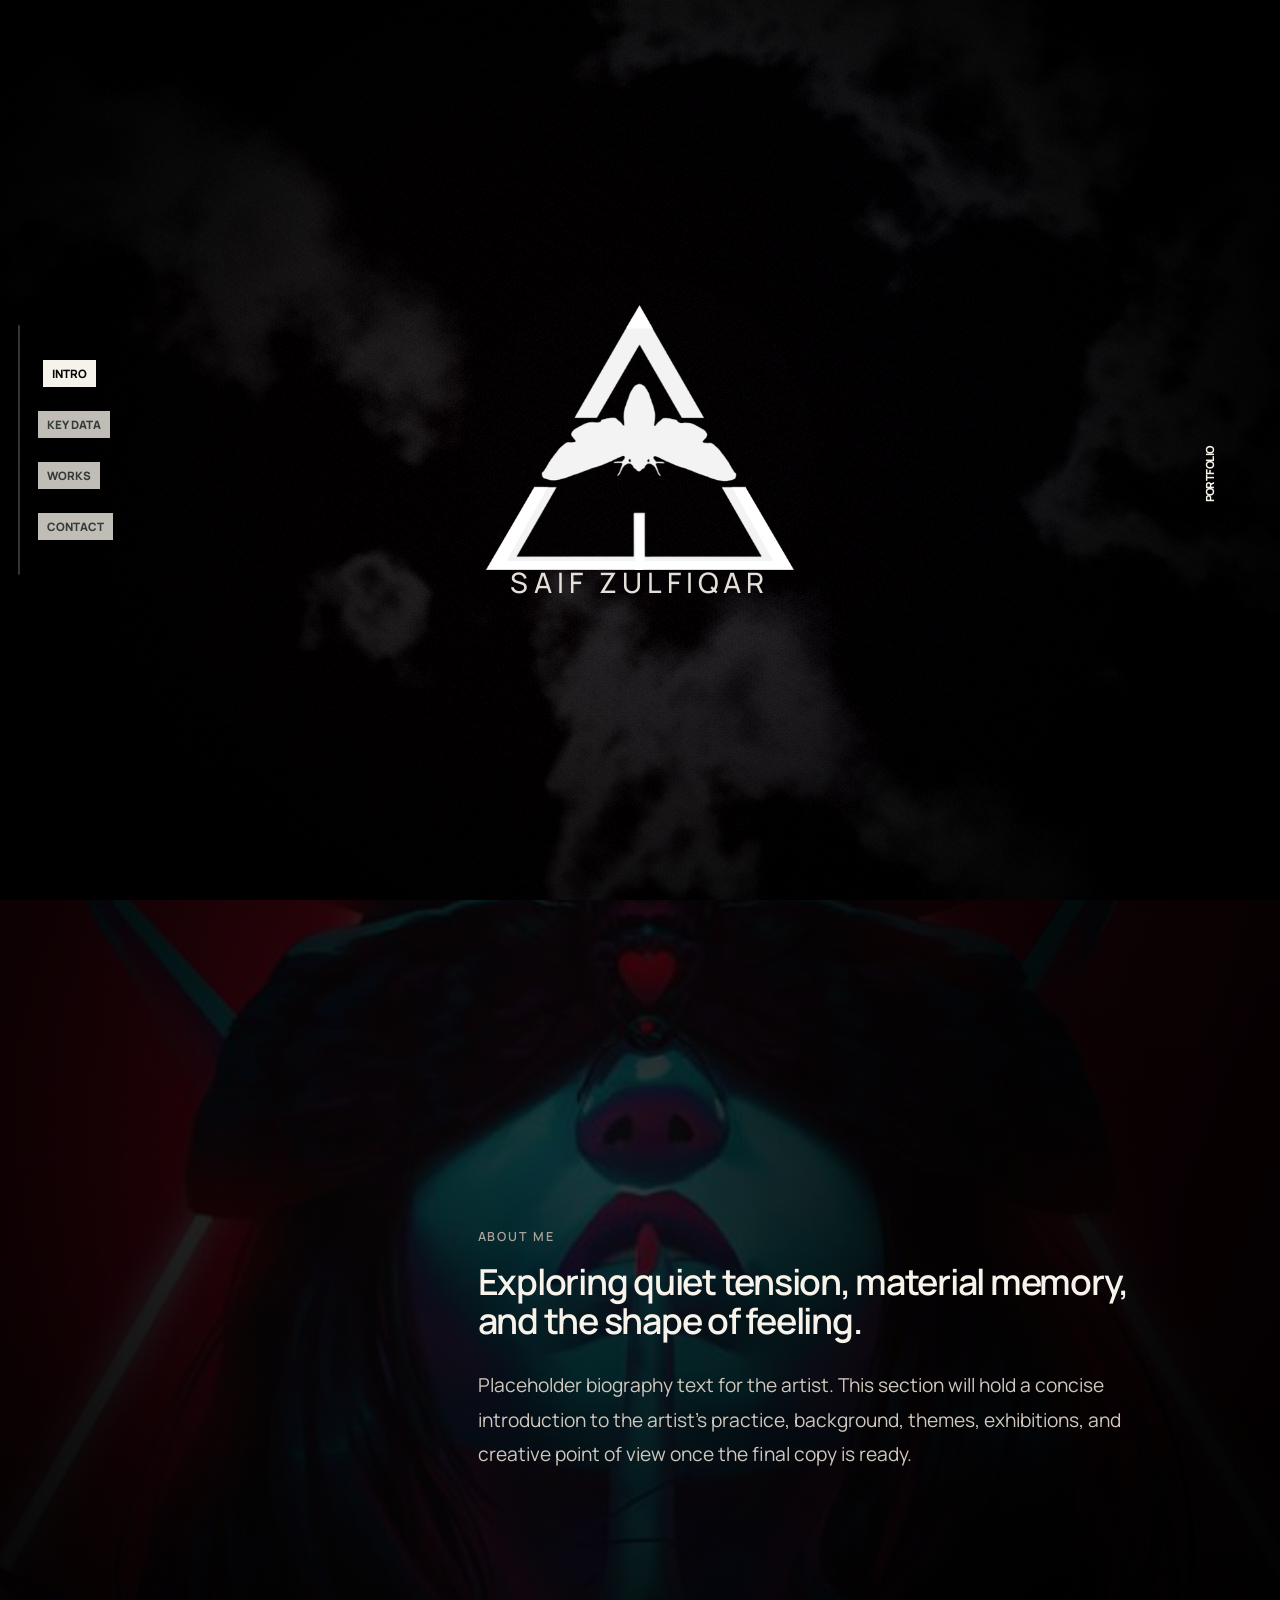
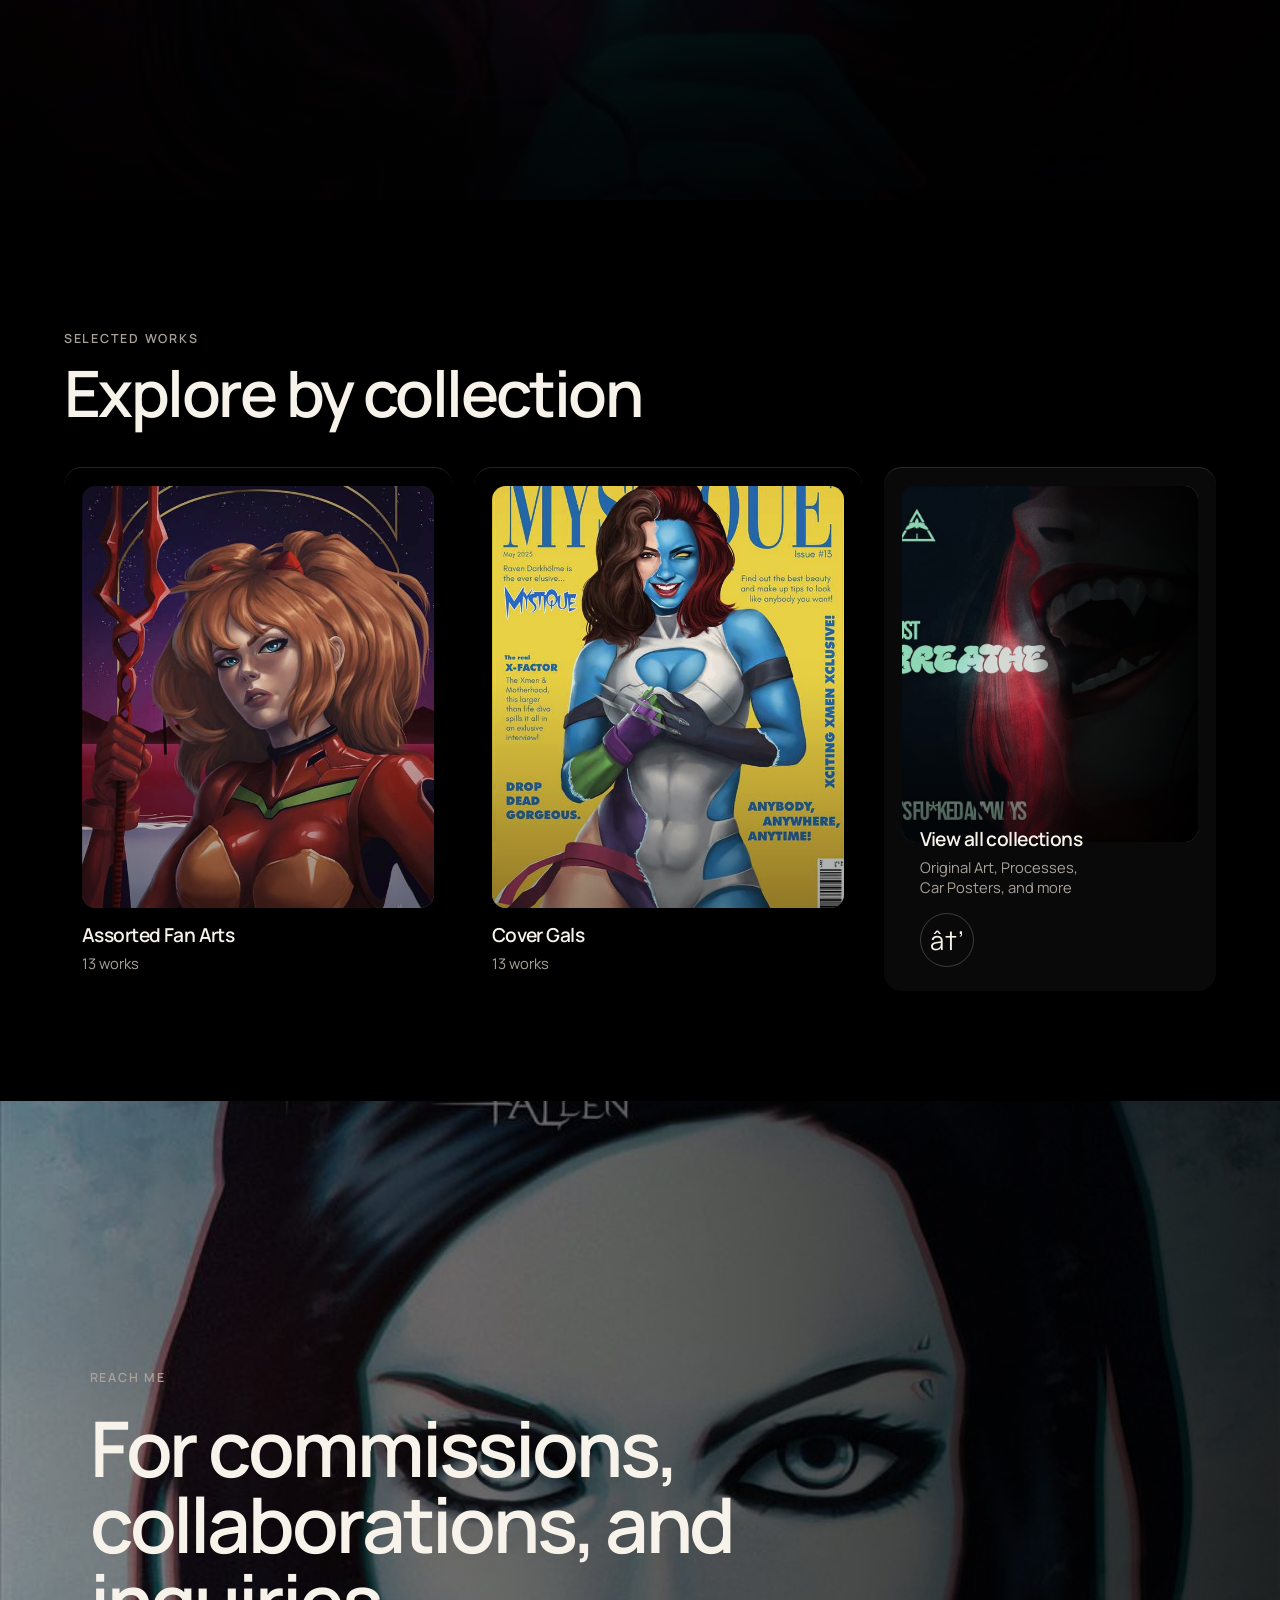
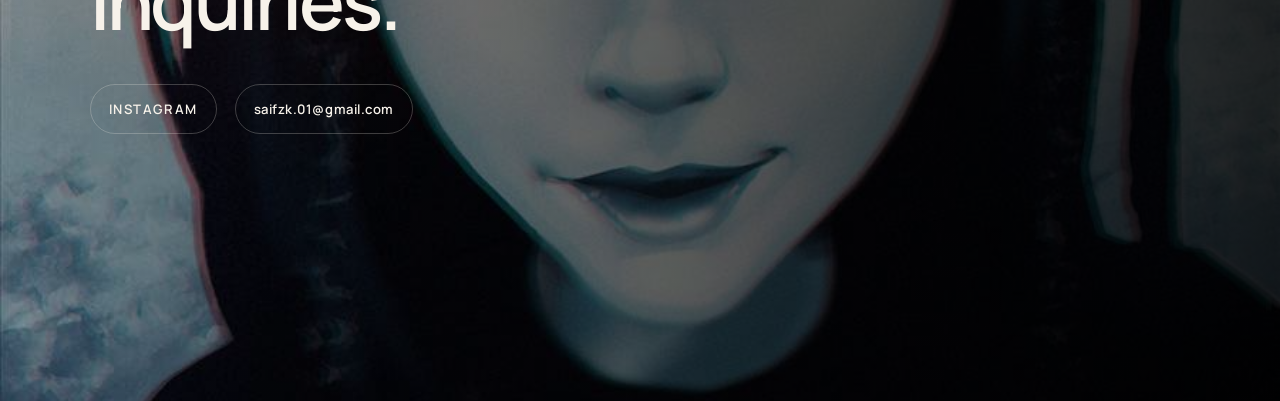
==== index.html @ 5c8341a7 "adding" ====
﻿<!doctype html>
<html lang="en">
  <head>
    <meta charset="utf-8" />
    <meta name="viewport" content="width=device-width, initial-scale=1" />
    <title>Artist Portfolio</title>
    <link rel="preconnect" href="https://fonts.googleapis.com" />
    <link rel="preconnect" href="https://fonts.gstatic.com" crossorigin />
    <link
      href="https://fonts.googleapis.com/css2?family=Manrope:wght@400;500;600;700&display=swap"
      rel="stylesheet"
    />
    <link rel="stylesheet" href="styles.css" />
  </head>
  <body class="is-intro-done">
    <aside class="site-progress" aria-label="Page sections">
      <a class="progress-brand" href="#home">Saif ZK</a>
      <nav class="progress-nav">
        <a class="progress-link is-active" href="#home" data-section="home">Intro</a>
        <a class="progress-link" href="#about" data-section="about">Key Data</a>
        <a class="progress-link" href="#works" data-section="works">Works</a>
        <a class="progress-link" href="#contact" data-section="contact">Contact</a>
      </nav>
      <span class="progress-track" aria-hidden="true">
        <span class="progress-fill"></span>
      </span>
    </aside>

    <main>
      <section id="home" class="hero section">
        <canvas class="shader-bg" aria-hidden="true"></canvas>
        <div class="hero-frame reveal is-visible">
          <div class="hero-tag">Portfolio</div>
        </div>
        <div class="hero-logo" aria-hidden="true">
          <img src="[data-uri]" alt="" />
          <p class="artist-name">
            <span>Saif</span>
            <span>Zulfiqar</span>
          </p>
        </div>
        <h1 class="sr-only">Saif Zulfiqar Artist Portfolio</h1>
      </section>

      <section id="about" class="about section">
        <div class="about-art" aria-hidden="true"></div>
        <div class="about-panel reveal reveal-slide">
          <p class="eyebrow">About Me</p>
          <h1>Exploring quiet tension, material memory, and the shape of feeling.</h1>
          <p>
            Placeholder biography text for the artist. This section will hold a concise
            introduction to the artist's practice, background, themes, exhibitions, and
            creative point of view once the final copy is ready.
          </p>
        </div>
      </section>

      <section id="works" class="works section">
        <div class="section-heading reveal reveal-slide">
          <p class="eyebrow">Selected Works</p>
          <h2>Explore by collection</h2>
        </div>

        <div class="collection-grid featured-collection-grid">
          <a class="collection-card feature-card reveal reveal-slide" href="collection.html?collection=assorted-fan-arts">
            <div class="collection-image">
              <img src="[data-uri]" alt="" />
            </div>
            <div class="work-meta">
              <h3>Assorted Fan Arts</h3>
              <p>13 works</p>
            </div>
          </a>
          <a class="collection-card feature-card reveal reveal-slide" href="collection.html?collection=cover-gals">
            <div class="collection-image">
              <img src="[data-uri]" alt="" />
            </div>
            <div class="work-meta">
              <h3>Cover Gals</h3>
              <p>13 works</p>
            </div>
          </a>
          <a class="collection-card collection-more reveal reveal-slide" href="collections.html">
            <div class="collection-image more-image">
              <img src="[data-uri]" alt="" />
            </div>
            <div class="work-meta">
              <h3>View all collections</h3>
              <p>Original Art, Processes, Car Posters, and more</p>
            </div>
            <span class="arrow-link" aria-hidden="true">â†’</span>
          </a>
        </div>
      </section>

      <section id="contact" class="contact section">
        <div class="contact-inner reveal reveal-slide">
          <p class="eyebrow">Reach Me</p>
          <h2>For commissions, collaborations, and inquiries.</h2>
          <div class="contact-actions">
            <a class="contact-button" href="https://www.instagram.com/" target="_blank" rel="noreferrer">
              Instagram
            </a>
            <a
              class="email-link"
              href="https://mail.google.com/mail/?view=cm&fs=1&to=saifzk.01%40gmail.com"
              target="_blank"
              rel="noreferrer"
            >
              saifzk.01@gmail.com
            </a>
          </div>
        </div>
      </section>
    </main>

    <script src="script.js"></script>
  </body>
</html>
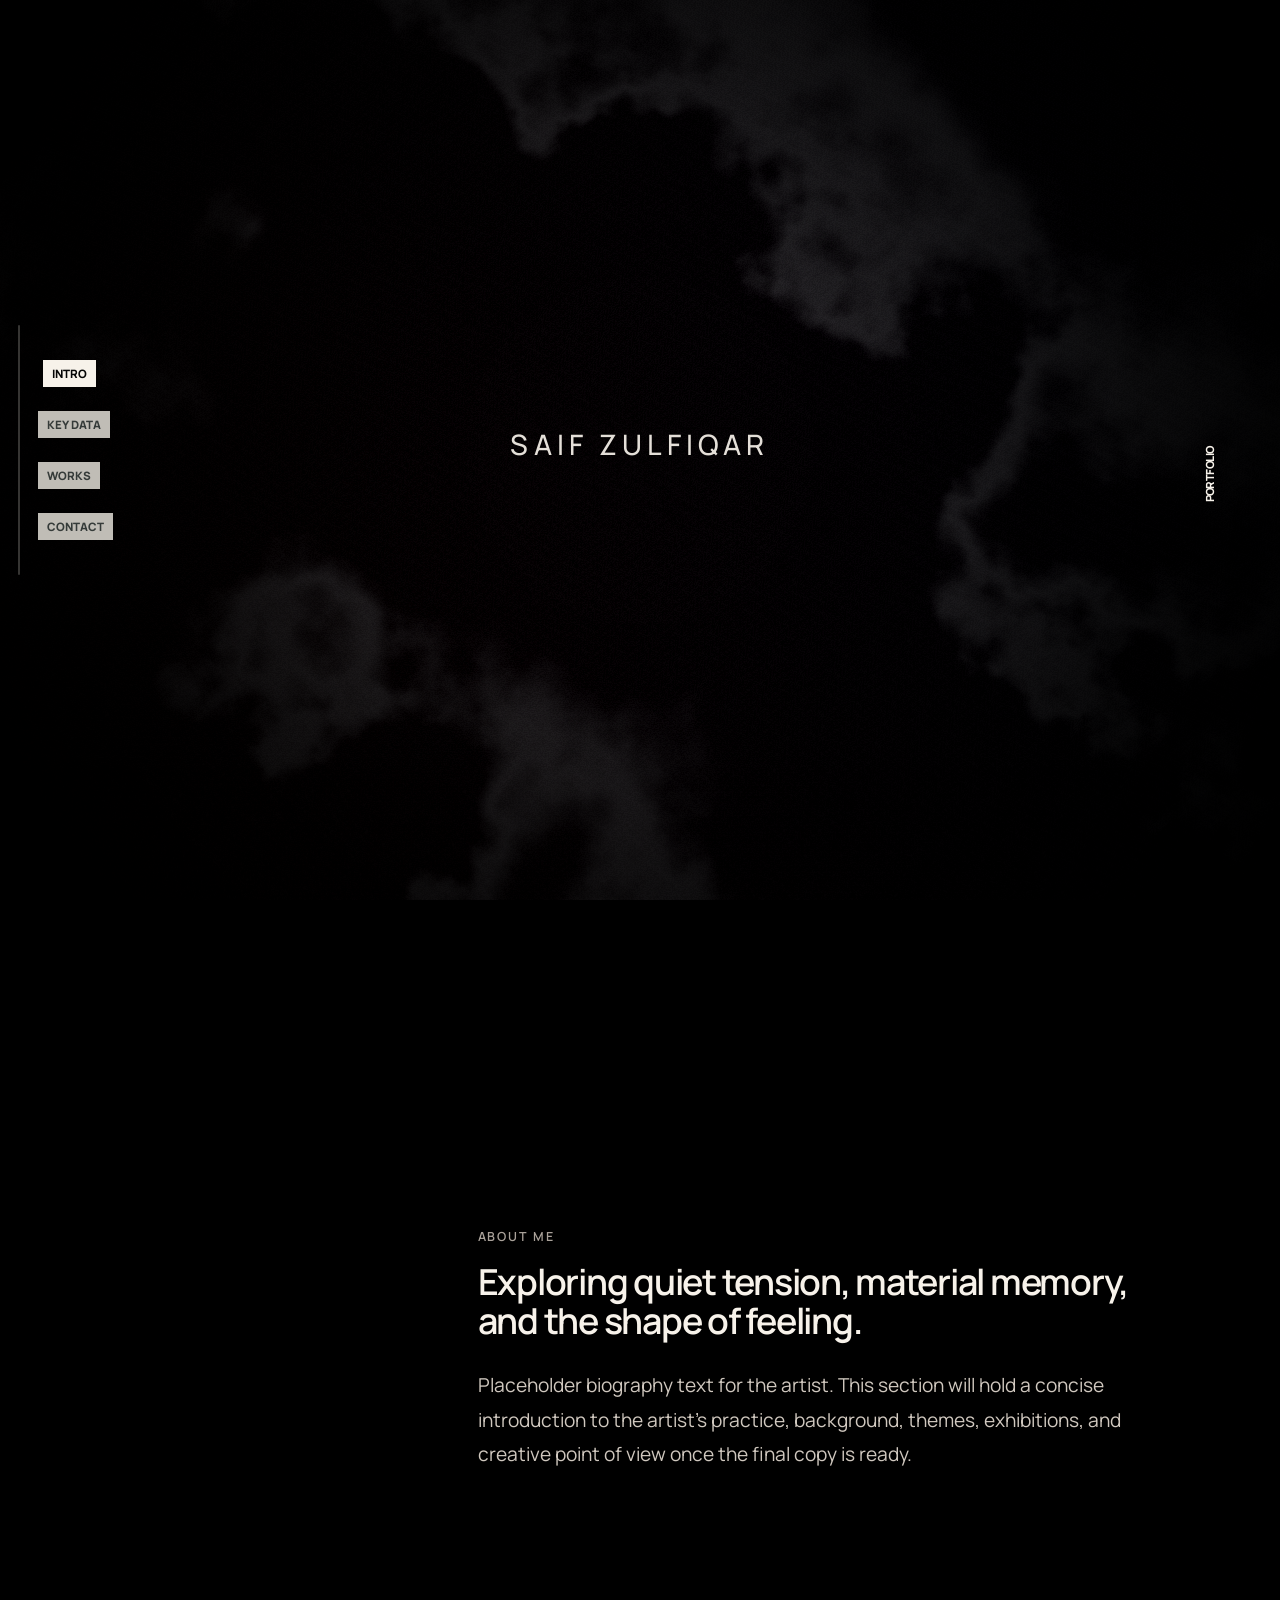
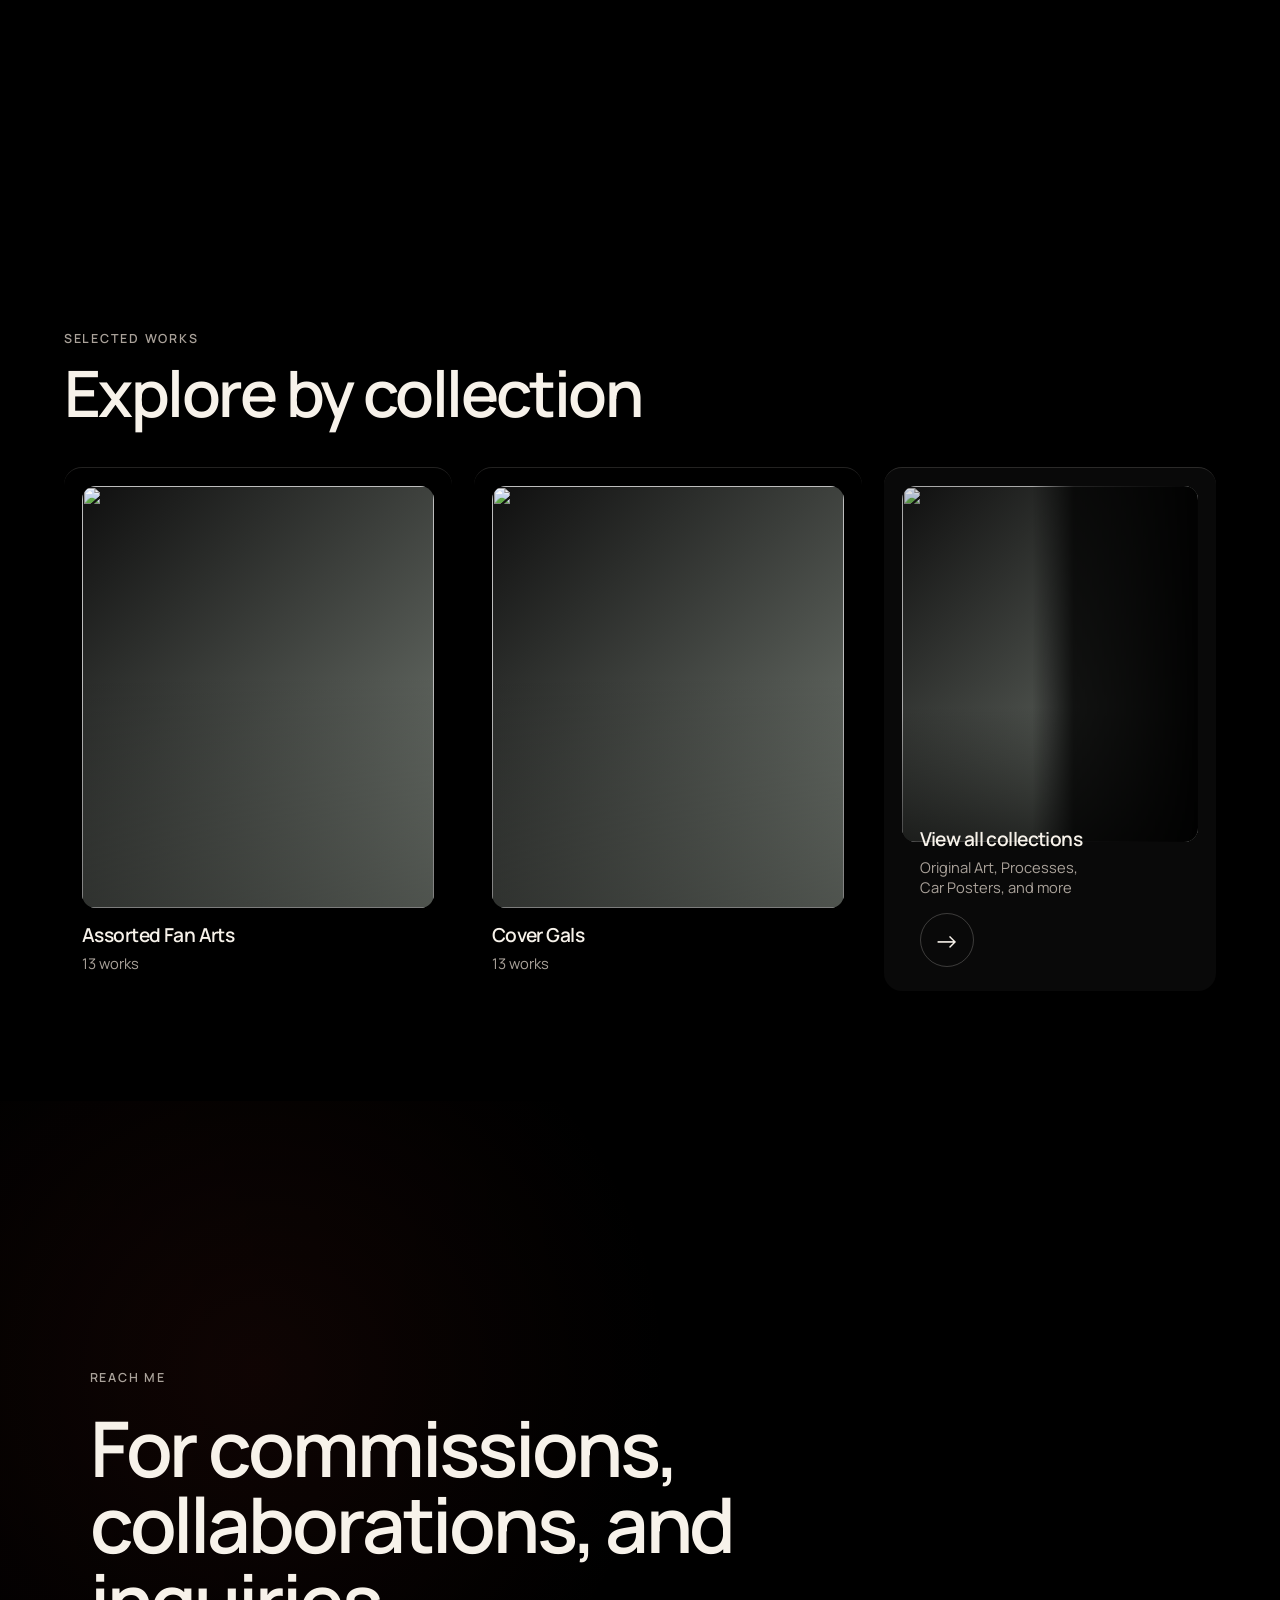
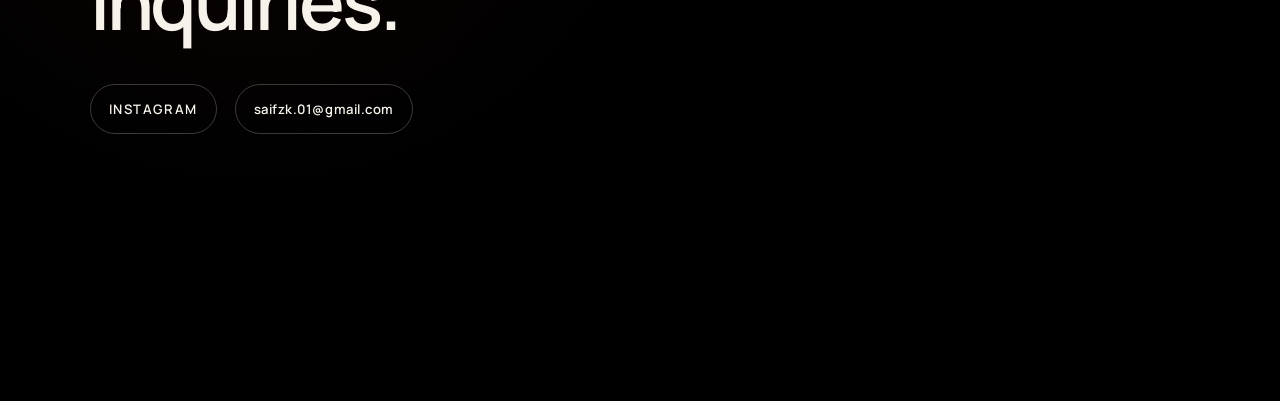
==== commit bb143e32: "adding 1" ====
--- a/index.html
+++ b/index.html
@@ -1,4 +1,4 @@
-﻿<!doctype html>
+<!doctype html>
 <html lang="en">
   <head>
     <meta charset="utf-8" />
@@ -33,7 +33,7 @@
           <div class="hero-tag">Portfolio</div>
         </div>
         <div class="hero-logo" aria-hidden="true">
-          <img src="[data-uri]